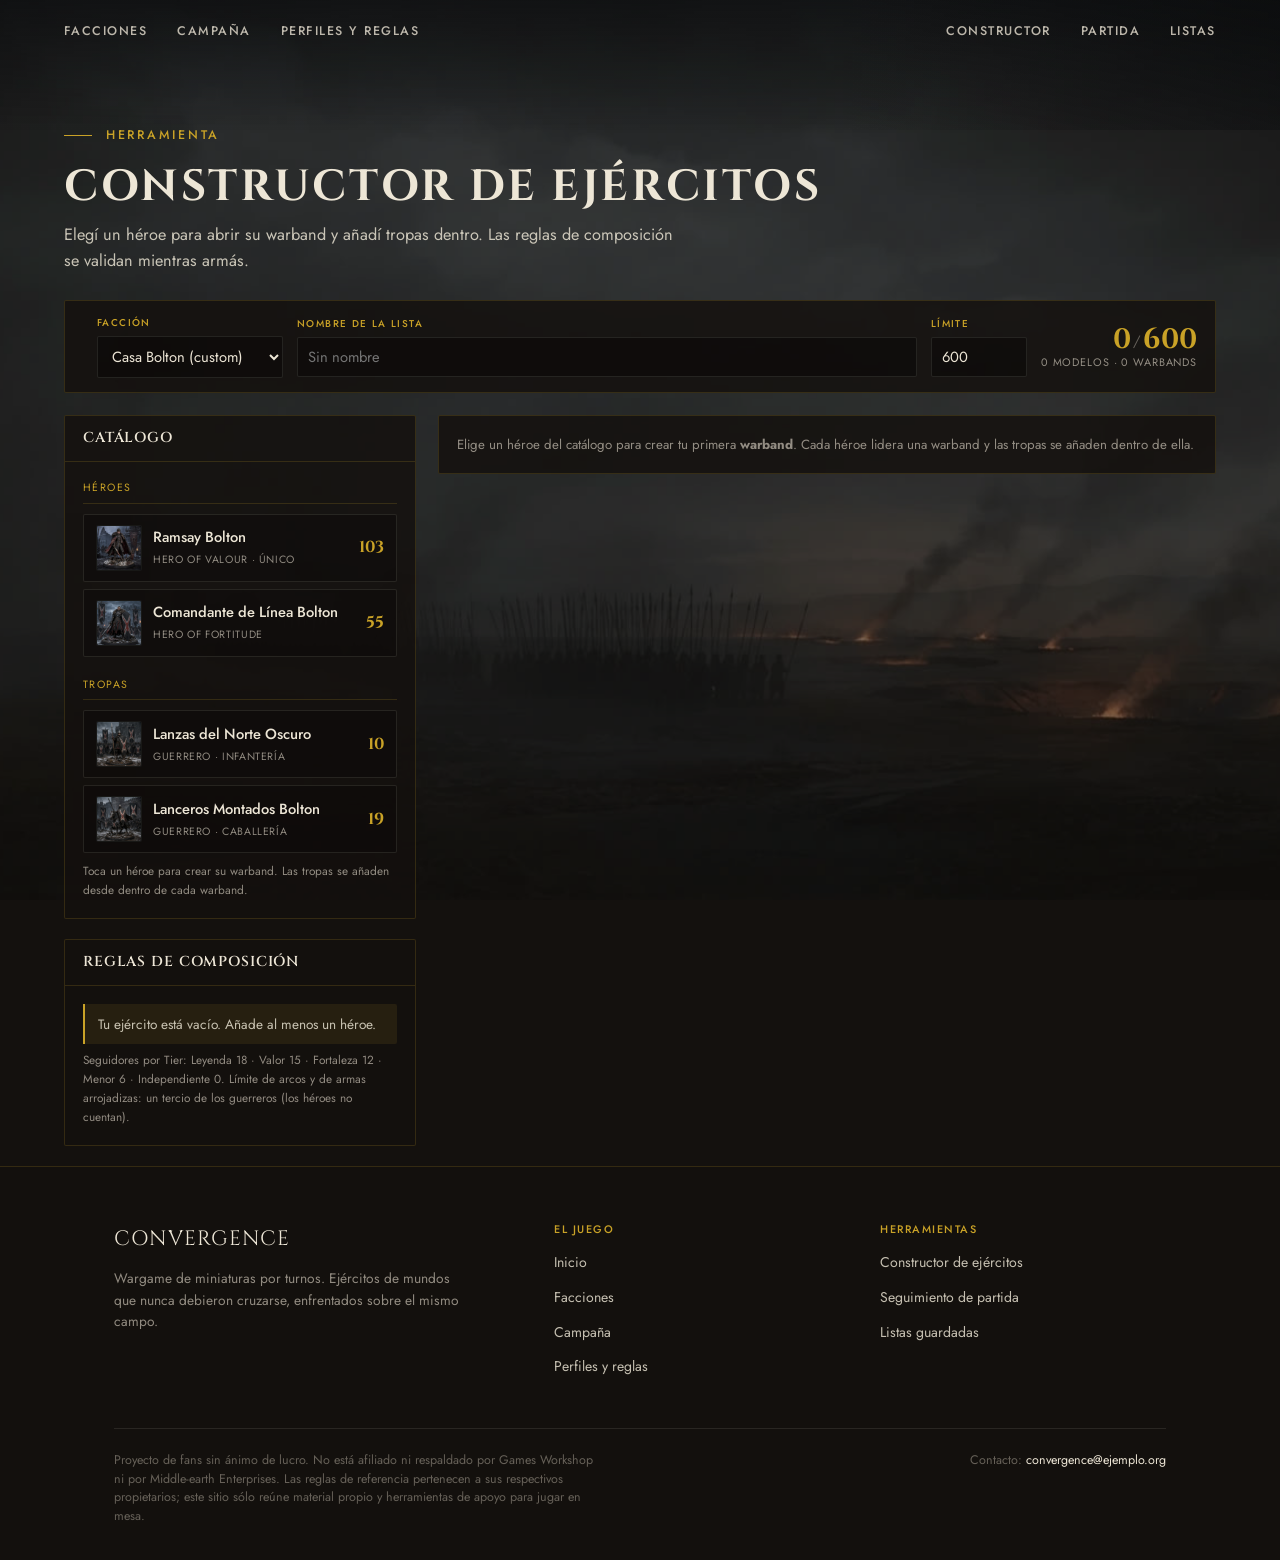
==== builder.html @ 6cbe4b2f "Rename pages to English filenames facciones.html -> factions.html perfiles.html -> profiles.html con" ====
<!DOCTYPE html>
<html lang="es">
<head>
<meta charset="utf-8">
<meta name="viewport" content="width=device-width, initial-scale=1">
<title>Constructor de ej&eacute;rcitos &mdash; CONVERGENCE</title>
<meta name="description" content="Arm&aacute; listas legales de Convergence: warbands, equipo, l&iacute;mite de puntos y validaci&oacute;n de las reglas de composici&oacute;n.">
<link rel="preconnect" href="https://fonts.googleapis.com">
<link rel="preconnect" href="https://fonts.gstatic.com" crossorigin>
<link href="https://fonts.googleapis.com/css2?family=Cinzel:wght@600;700&family=Jost:wght@400;500;600&display=swap" rel="stylesheet">
  <link rel="stylesheet" href="assets/css/tokens.css">
  <link rel="stylesheet" href="assets/css/site.css">
  <link rel="stylesheet" href="assets/css/builder.css">
</head>
<body>

  <a class="skip" href="#main">Saltar al contenido</a>

  <div class="cv-nav-scrim-top" aria-hidden="true"></div>
  <div class="cv-nav-scrim-right" aria-hidden="true"></div>

  <nav class="cv-nav is-fixed" id="cv-nav" aria-label="Principal">
    <div class="cv-nav-groups">
      <div class="cv-nav-left">
        <a href="facciones.html" class="cv-navlink">Facciones</a>
        <a href="campana.html" class="cv-navlink">Campa&ntilde;a</a>
        <a href="perfiles.html" class="cv-navlink">Perfiles y reglas</a>
      </div>

      <div class="cv-nav-right">
        <a href="constructor.html" class="cv-navlink">Constructor</a>
        <a href="partida.html" class="cv-navlink">Partida</a>
        <a href="listas.html" class="cv-navlink">Listas</a>
      </div>

      <button class="cv-hamburger cv-hamburger-right" id="cv-hamburger-right"
              aria-label="Herramientas" aria-expanded="false" aria-controls="cv-menu-right">
        <span></span><span></span><span></span>
      </button>

      <button class="cv-hamburger cv-hamburger-main" id="cv-hamburger-main"
              aria-label="Men&uacute;" aria-expanded="false" aria-controls="cv-menu-main">
        <span></span><span></span><span></span>
      </button>
    </div>
  </nav>

  <div class="cv-menu cv-menu-right" id="cv-menu-right">
    <a href="constructor.html">Constructor</a>
    <a href="partida.html">Partida</a>
    <a href="listas.html">Listas</a>
  </div>

  <div class="cv-menu cv-menu-main" id="cv-menu-main">
    <a href="index.html">Inicio</a>
    <a href="facciones.html">Facciones</a>
    <a href="campana.html">Campa&ntilde;a</a>
    <a href="perfiles.html">Perfiles y reglas</a>
    <div class="cv-menu-divider" aria-hidden="true"></div>
    <a href="constructor.html">Constructor</a>
    <a href="partida.html">Partida</a>
    <a href="listas.html">Listas</a>
  </div>

  <div class="page-bg bg-constructor" aria-hidden="true"></div>

  <div class="page">
    <main id="main">
      <div class="wrap-wide">

        <div class="page-head">
          <div class="kicker"><i></i><span>Herramienta</span></div>
          <h1>Constructor de ej&eacute;rcitos</h1>
          <p class="lead">Eleg&iacute; un h&eacute;roe para abrir su warband y a&ntilde;ad&iacute;
            tropas dentro. Las reglas de composici&oacute;n se validan mientras arm&aacute;s.</p>
        </div>

        <div class="bld-bar">
          <div class="bld-band" aria-hidden="true"></div>
          <div class="campo">
            <label for="selFac">Facci&oacute;n</label>
            <select id="selFac" style="max-width:200px"></select>
          </div>
          <div class="campo grow">
            <label for="inName">Nombre de la lista</label>
            <input id="inName" placeholder="Sin nombre">
          </div>
          <div class="campo">
            <label for="inLimit">L&iacute;mite</label>
            <input id="inLimit" type="number" min="0" value="600" style="width:96px">
          </div>
          <div class="bld-tot">
            <div class="big"><span id="ptNow">0</span><span class="sep">/</span><span id="ptLim">600</span></div>
            <div class="sub"><span id="mdCount">0</span> modelos &middot; <span id="wbCount">0</span> warbands</div>
          </div>
        </div>

        <div class="cols">
          <div>
            <div class="panel">
              <h2>Cat&aacute;logo</h2>
              <div class="pbody" id="catalog"></div>
            </div>
            <div class="panel">
              <h2>Reglas de composici&oacute;n</h2>
              <div class="pbody" id="validation"></div>
            </div>
          </div>
          <div>
            <div id="army"></div>
            <div id="emptyArmy" class="panel"><div class="pbody muted small">
              Elige un h&eacute;roe del cat&aacute;logo para crear tu primera <b>warband</b>.
              Cada h&eacute;roe lidera una warband y las tropas se a&ntilde;aden dentro de ella.
            </div></div>
          </div>
        </div>

      </div>
    </main>
  </div>

  <footer class="site-footer">
    <div class="wrap">
      <div class="foot-grid">
        <div class="foot-brand">
          <span class="marca">Convergence</span>
          <p>Wargame de miniaturas por turnos. Ej&eacute;rcitos de mundos que nunca
             debieron cruzarse, enfrentados sobre el mismo campo.</p>
        </div>
        <div class="foot-col">
          <h4>El juego</h4>
          <ul>
            <li><a href="index.html">Inicio</a></li>
            <li><a href="facciones.html">Facciones</a></li>
            <li><a href="campana.html">Campa&ntilde;a</a></li>
            <li><a href="perfiles.html">Perfiles y reglas</a></li>
          </ul>
        </div>
        <div class="foot-col">
          <h4>Herramientas</h4>
          <ul>
            <li><a href="constructor.html">Constructor de ej&eacute;rcitos</a></li>
            <li><a href="partida.html">Seguimiento de partida</a></li>
            <li><a href="listas.html">Listas guardadas</a></li>
          </ul>
        </div>
      </div>
      <div class="foot-legal">
        <p>Proyecto de fans sin &aacute;nimo de lucro. No est&aacute; afiliado ni respaldado por
           Games Workshop ni por Middle-earth Enterprises. Las reglas de referencia pertenecen
           a sus respectivos propietarios; este sitio s&oacute;lo re&uacute;ne material propio y
           herramientas de apoyo para jugar en mesa.</p>
        <p>Contacto: <a href="mailto:convergence@ejemplo.org">convergence@ejemplo.org</a></p>
      </div>
    </div>
  </footer>

  <script src="assets/js/data.js"></script>
  <script src="assets/js/builder.js"></script>
  <script src="assets/js/nav.js"></script>
</body>
</html>
---- assets/css/tokens.css ----
/* =====================================================================
   CONVERGENCE — TOKENS
   Fuente única de verdad para color, tipografía y medidas.
   Los valores base salen del hero (Claude Design). No dupliques
   literales de color en ningún otro archivo: referenciá estas variables.
   ===================================================================== */

:root{
  /* ---------- Paleta base ---------- */
  --oro:#C9A227;
  --verde:#2F4438;
  --negro:#14110E;
  --hueso:#EDE6D6;
  --sangre:#7C2D2D;

  /* ---------- Superficies ----------
     Derivadas del negro base. El panel es semitransparente a propósito:
     las tres páginas de herramienta llevan fondo fotográfico detrás. */
  --panel:rgba(20,17,14,.82);
  --panel-solido:#14110E;
  --panel-alt:rgba(20,17,14,.62);
  --scrim:rgba(10,12,14,.62);

  /* ---------- Filetes y bordes ----------
     El hairline de oro al 18% es el borde estándar de todo panel.
     El de hueso al 10% separa filas dentro de una tabla. */
  --linea-oro:rgba(201,162,39,.18);
  --linea-oro-fuerte:rgba(201,162,39,.35);
  --linea-hueso:rgba(237,230,214,.10);
  --linea-hueso-fuerte:rgba(237,230,214,.45);

  /* ---------- Texto ---------- */
  --txt:var(--hueso);
  --txt-suave:rgba(237,230,214,.82);
  --txt-dim:rgba(237,230,214,.58);
  --txt-tenue:rgba(237,230,214,.38);

  /* ---------- Estados ---------- */
  --ok:#5C8A4A;
  --alerta:var(--oro);
  --error:#B23B3B;
  --error-txt:#E08B8B;

  /* ---------- Tipografía ---------- */
  --f-titulo:'Cinzel', Georgia, serif;
  --f-texto:'Jost', system-ui, -apple-system, 'Segoe UI', sans-serif;

  --ls-titulo:.06em;   /* tracking de estandarte del hero */
  --ls-kicker:.22em;
  --ls-nav:.12em;
  --ls-lb:.14em;

  /* ---------- Geometría ----------
     Radios mínimos: nada de tarjeta SaaS. */
  --r:2px;
  --r-sm:2px;

  /* ---------- Facciones ----------
     Una variable por facción. Es lo que mantiene coherentes la web,
     las tarjetas de facción y las fichas de perfil. */
  --faccion-bolton:#8b1a1a;
  --faccion-gondor:#2f4d75;
  --faccion-isengard:#3b3a36;
  --faccion-lannister:#9b7d1f;
  --faccion-horda:#5a3a22;
  --faccion-numenor:#52586b;
  --faccion-dunharrow:#3f5c4f;

  /* Variante clara de cada facción, para TEXTO.
     Los colores de arriba son de banda: sobre panel oscuro se quedan en
     3,4:1 y no llegan al mínimo de 4,5:1. Estos sí (6:1 o más). */
  --faccion-bolton-txt:#E8756F;
  --faccion-gondor-txt:#8FB4DE;
  --faccion-isengard-txt:#B9B6AC;
  --faccion-lannister-txt:#E0C158;
  --faccion-horda-txt:#D9A87A;
  --faccion-numenor-txt:#AEB3C4;
  --faccion-dunharrow-txt:#8FBFA0;

  /* Facción activa. renderCabecera() la reescribe en runtime a través de
     --fac, que es el nombre que usa el piloto. */
  --fac:var(--faccion-bolton);
}
---- assets/css/site.css ----
/* =====================================================================
   CONVERGENCE — SHELL DEL SITIO
   Base tipográfica, navegación, hero, secciones de aterrizaje y footer.
   Depende de tokens.css: cargalo antes que este archivo.
   ===================================================================== */

/* =====================================================================
   1. BASE
   ===================================================================== */
*{box-sizing:border-box;}
html{scroll-behavior:smooth;}
body{
  margin:0;
  background:var(--negro);
  color:var(--txt);
  font-family:var(--f-texto);
  font-size:16px;
  line-height:1.6;
  -webkit-font-smoothing:antialiased;
}
a{color:var(--hueso);text-decoration:none;}
img{max-width:100%;}

h1,h2,h3,h4{
  font-family:var(--f-titulo);
  font-weight:700;
  letter-spacing:var(--ls-titulo);
  color:var(--hueso);
  margin:0;
  line-height:1.15;
}

/* Foco visible en todo interactivo — requisito de accesibilidad */
*:focus-visible{outline:2px solid var(--oro);outline-offset:3px;}

/* Etiqueta de sección: versalitas en oro sobre un filete */
.lb{
  font-size:.7rem;
  letter-spacing:var(--ls-lb);
  text-transform:uppercase;
  color:var(--oro);
  font-weight:500;
}

.sr-only{
  position:absolute;width:1px;height:1px;padding:0;margin:-1px;
  overflow:hidden;clip:rect(0,0,0,0);white-space:nowrap;border:0;
}

/* Salto al contenido, primer tabulable de cada página */
.skip{
  position:absolute;left:-9999px;top:0;z-index:100;
  background:var(--oro);color:var(--negro);padding:10px 18px;
  font-weight:600;border-radius:var(--r);
}
.skip:focus{left:12px;top:12px;}

/* =====================================================================
   2. NAVEGACIÓN
   Extraída del hero sin cambios de comportamiento: transparente al
   inicio, opaca con blur a partir de 80px de scroll.
   ===================================================================== */
.cv-nav-scrim-top{
  position:absolute;top:0;left:0;right:0;height:130px;z-index:6;pointer-events:none;
  background:linear-gradient(180deg, rgba(10,12,14,.62) 0%, transparent 100%);
}
.cv-nav-scrim-right{
  position:absolute;top:0;right:0;width:34%;height:130px;z-index:7;pointer-events:none;
  background:linear-gradient(270deg, rgba(10,12,14,.40) 0%, transparent 100%);
}

.cv-nav{
  position:absolute;top:0;left:0;right:0;z-index:10;
  display:flex;align-items:center;
  padding:22px 5%;
  background:transparent;backdrop-filter:none;
  border-bottom:1px solid transparent;
  transition:background 240ms ease, backdrop-filter 240ms ease, border-color 240ms ease;
}
.cv-nav.is-scrolled{
  background:rgba(20,17,14,.92);
  backdrop-filter:blur(8px);
  border-bottom-color:var(--linea-oro);
}
/* En las páginas interiores la barra es fija y ya nace opaca */
.cv-nav.is-fixed{position:fixed;}

/* Izquierda al 5%, derecha al 5%: los dos grupos anclados a los bordes */
.cv-nav-groups{display:flex;align-items:center;width:100%;}
.cv-nav-left{display:flex;gap:30px;align-items:center;}
.cv-nav-right{display:flex;gap:30px;align-items:center;margin-left:auto;}

.cv-navlink{
  display:inline-block;
  font-size:.78rem;letter-spacing:var(--ls-nav);text-transform:uppercase;font-weight:500;
  color:rgba(237,230,214,.78);
  position:relative;padding-bottom:6px;
}
.cv-navlink::after{
  content:'';position:absolute;left:50%;bottom:0;transform:translateX(-50%);
  height:1px;width:0;background:var(--oro);transition:width 220ms ease;
}
.cv-navlink:hover{color:var(--hueso);}
.cv-navlink:hover::after{width:100%;}

/* Página actual: filete de oro permanente */
.cv-navlink.is-active{color:var(--hueso);}
.cv-navlink.is-active::after{width:100%;}

.cv-hamburger{
  background:none;border:none;display:none;flex-direction:column;gap:5px;
  padding:6px;cursor:pointer;margin-left:auto;
}
.cv-hamburger span{display:block;height:2px;background:var(--hueso);}
.cv-hamburger-right span{width:20px;}
.cv-hamburger-main span{width:22px;}

.cv-menu{
  position:absolute;top:66px;z-index:20;
  background:rgba(20,17,14,.97);
  border:1px solid var(--linea-oro);
  border-radius:var(--r);
  display:none;flex-direction:column;
}
.cv-menu.is-open{display:flex;}
.cv-menu a{
  font-size:.8rem;letter-spacing:.1em;text-transform:uppercase;font-weight:500;
  color:rgba(237,230,214,.85);
}
.cv-menu a:hover{color:var(--oro);}
.cv-menu-right{right:5%;padding:16px 20px;gap:14px;}
.cv-menu-main{left:5%;padding:20px 24px;gap:16px;min-width:220px;}
.cv-menu-main a{font-size:.85rem;}
.cv-menu-divider{height:1px;background:rgba(237,230,214,.16);}
/* Con la barra fija, los desplegables tienen que acompañarla */
.cv-nav.is-fixed ~ .cv-menu{position:fixed;}

/* =====================================================================
   3. HERO (solo index.html)
   Valores de overlay medidos sobre la luminancia real del video.
   No los ajustes a ojo.
   ===================================================================== */
@keyframes cv-scrollcue{
  0%{transform:scaleY(0);transform-origin:top;opacity:0;}
  30%{transform:scaleY(1);transform-origin:top;opacity:1;}
  70%{transform:scaleY(1);transform-origin:bottom;opacity:1;}
  100%{transform:scaleY(0);transform-origin:bottom;opacity:0;}
}

.cv-hero{
  position:relative;width:100%;min-height:88vh;overflow:hidden;
  background:var(--negro);font-family:var(--f-texto);
}

.cv-poster-bg{
  display:none;position:absolute;inset:0;background-color:var(--negro);
  background-image:url('../video/hero-poster.jpg');
  background-size:cover;background-position:72% center;
}
.cv-video-layer{
  position:absolute;inset:0;width:100%;height:100%;
  object-fit:cover;object-position:68% center;
  opacity:1;will-change:opacity;
}
#cv-video-b{opacity:0;}

.cv-overlay-h{
  position:absolute;inset:0;
  background:linear-gradient(90deg, rgba(10,12,14,.78) 0%, rgba(10,12,14,.62) 28%, rgba(10,12,14,.34) 46%, rgba(10,12,14,0) 66%);
}
.cv-overlay-bottom{
  position:absolute;inset:0;
  background:linear-gradient(0deg, rgba(10,12,14,.55) 0%, transparent 22%);
}
.cv-overlay-v{
  display:none;position:absolute;inset:0;
  background:linear-gradient(180deg, rgba(10,12,14,.35) 0%, rgba(10,12,14,.88) 62%);
}

.cv-textcol{
  position:absolute;top:50%;transform:translateY(-54%);left:5%;
  width:37%;max-width:37%;z-index:5;
  display:flex;flex-direction:column;align-items:flex-start;
}
.cv-kicker{display:flex;align-items:center;gap:14px;margin-bottom:20px;}
.cv-kicker-bar{display:inline-block;width:28px;height:1px;background:var(--oro);}
.cv-kicker-text{
  font-size:.8rem;text-transform:uppercase;letter-spacing:var(--ls-kicker);
  color:var(--oro);font-weight:500;
}
.cv-title{
  margin:0;font-family:var(--f-titulo);font-weight:700;
  font-size:clamp(2.4rem,5vw,4.5rem);line-height:1.02;
  letter-spacing:var(--ls-titulo);color:var(--hueso);white-space:nowrap;
}
.cv-rule{width:100%;height:1px;background:var(--linea-oro-fuerte);margin:18px 0;}
.cv-tagline{
  margin:0 0 38px 0;font-size:clamp(1rem,1.45vw,1.2rem);line-height:1.6;
  max-width:46ch;color:var(--txt-suave);
}
.cv-ctas{display:flex;gap:18px;}
.cv-scrollcue{
  position:absolute;left:5%;bottom:6%;z-index:5;
  display:flex;flex-direction:column;align-items:flex-start;gap:10px;
}
.cv-scrollcue-line{
  display:block;width:1px;height:40px;background:rgba(201,162,39,.4);
  animation:cv-scrollcue 2.4s ease-in-out infinite;
}
.cv-scrollcue-label{font-size:.7rem;letter-spacing:.2em;color:var(--txt-dim);}

/* =====================================================================
   4. BOTONES (compartidos por todo el sitio)
   ===================================================================== */
.btn-pri,.btn-sec{
  display:inline-block;border-radius:var(--r);
  padding:15px 32px;font-weight:600;font-size:.95rem;
  font-family:var(--f-texto);cursor:pointer;
  transition:border-color 180ms ease, background 180ms ease, color 180ms ease;
}
.btn-pri{background:var(--oro);color:var(--negro);border:1px solid var(--oro);}
.btn-pri:hover{background:#d9b338;color:var(--negro);}
.btn-sec{background:transparent;color:var(--hueso);border:1px solid var(--linea-hueso-fuerte);}
.btn-sec:hover{border-color:var(--oro);color:var(--oro);}

/* =====================================================================
   5. SHELL DE PÁGINA INTERIOR
   Fondo fijo + overlay medido. Las tres páginas de herramienta usan la
   misma implementación y sólo cambian la imagen y la opacidad del velo.
   ===================================================================== */
.page-bg{
  position:fixed;inset:0;z-index:-1;
  background-size:cover;background-position:center;background-repeat:no-repeat;
}
.page-bg::after{content:'';position:absolute;inset:0;}

/* Luminancia p95 medida por imagen: constructor 89, partida 89, listas 222.
   Por eso listas lleva casi el doble de velo y además desatura. */
.page-bg.bg-constructor{background-image:url('../img/bg/bg-constructor.jpg');}
.page-bg.bg-constructor::after{background:rgba(20,17,14,.55);}

.page-bg.bg-partida{background-image:url('../img/bg/bg-partida.jpg');}
.page-bg.bg-partida::after{background:rgba(20,17,14,.68);}

.page-bg.bg-listas{background-image:url('../img/bg/bg-listas.jpg');filter:saturate(.65);}
.page-bg.bg-listas::after{background:rgba(20,17,14,.84);}

/* El contenido siempre por encima del fondo fijo */
.page{position:relative;z-index:1;padding-top:92px;min-height:100vh;}
.wrap{max-width:1180px;margin:0 auto;padding:0 5%;}
.wrap-wide{max-width:1420px;margin:0 auto;padding:0 5%;}

.page-head{padding:34px 0 26px;}
.page-head h1{
  font-size:clamp(1.9rem,3.4vw,2.9rem);
  text-transform:uppercase;margin-bottom:10px;
}
.page-head .lead{
  color:var(--txt-suave);max-width:62ch;margin:0;
  font-size:1.02rem;
}
.page-head .kicker{
  display:flex;align-items:center;gap:14px;margin-bottom:16px;
}
.page-head .kicker span:last-child{
  font-size:.78rem;text-transform:uppercase;letter-spacing:var(--ls-kicker);
  color:var(--oro);font-weight:500;
}
.page-head .kicker i{display:block;width:28px;height:1px;background:var(--oro);flex:none;}

/* =====================================================================
   6. SECCIONES DE ATERRIZAJE (index.html)
   ===================================================================== */
.sec{padding:88px 0;border-top:1px solid var(--linea-oro);}
.sec-head{margin-bottom:38px;}
.sec-head h2{font-size:clamp(1.5rem,2.6vw,2.1rem);text-transform:uppercase;margin-bottom:12px;}
.sec-head p{color:var(--txt-suave);max-width:64ch;margin:0;}

.intro-grid{display:grid;grid-template-columns:minmax(0,1.35fr) minmax(0,1fr);gap:52px;align-items:start;}
.intro-grid p{color:var(--txt-suave);margin:0 0 16px;}
.intro-facts{border-left:1px solid var(--linea-oro);padding-left:26px;}
.intro-facts dl{margin:0;}
.intro-facts dt{
  font-size:.68rem;letter-spacing:var(--ls-lb);text-transform:uppercase;
  color:var(--oro);margin-bottom:4px;
}
.intro-facts dd{
  margin:0 0 18px;font-family:var(--f-titulo);font-size:1.15rem;color:var(--hueso);
}
.intro-facts dd:last-child{margin-bottom:0;}

/* --- Secuencia de turno: diagrama horizontal --- */
.turno{display:grid;grid-template-columns:repeat(5,minmax(0,1fr));gap:10px;}
.fase{
  background:var(--panel);border:1px solid var(--linea-oro);border-radius:var(--r);
  display:flex;flex-direction:column;
}
.fase>summary{
  list-style:none;cursor:pointer;padding:18px 16px;display:block;
  position:relative;transition:background 180ms ease;
}
.fase>summary::-webkit-details-marker{display:none;}
.fase>summary:hover{background:rgba(201,162,39,.06);}
.fase .n{
  font-family:var(--f-titulo);font-size:.78rem;color:var(--oro);
  display:block;margin-bottom:8px;letter-spacing:.1em;
}
.fase .t{
  font-family:var(--f-titulo);font-size:1.02rem;color:var(--hueso);
  text-transform:uppercase;letter-spacing:.04em;display:block;
}
.fase .mas{
  position:absolute;right:16px;top:18px;color:var(--oro);
  font-size:.9rem;transition:transform 200ms ease;
}
.fase[open] .mas{transform:rotate(45deg);}
.fase .cuerpo{
  padding:0 16px 18px;color:var(--txt-suave);font-size:.9rem;line-height:1.55;
  border-top:1px solid var(--linea-hueso);margin-top:0;padding-top:14px;
}

/* --- Tres tarjetas de herramienta --- */
.tools{display:grid;grid-template-columns:repeat(3,minmax(0,1fr));gap:20px;}
.tool{
  position:relative;display:block;overflow:hidden;
  border:1px solid var(--linea-oro);border-radius:var(--r);
  min-height:250px;
  background-size:cover;background-position:center;
  transition:border-color 220ms ease;
}
.tool:hover{border-color:var(--linea-oro-fuerte);}
.tool::before{
  content:'';position:absolute;inset:0;
  background:linear-gradient(0deg, rgba(20,17,14,.92) 0%, rgba(20,17,14,.55) 55%, rgba(20,17,14,.35) 100%);
  transition:background 220ms ease;
}
.tool:hover::before{
  background:linear-gradient(0deg, rgba(20,17,14,.95) 0%, rgba(20,17,14,.62) 55%, rgba(20,17,14,.42) 100%);
}
.tool-body{position:relative;z-index:1;padding:22px;display:flex;flex-direction:column;height:100%;justify-content:flex-end;min-height:250px;}
.tool h3{font-size:1.22rem;text-transform:uppercase;margin-bottom:8px;}
.tool p{margin:0 0 14px;color:var(--txt-suave);font-size:.88rem;line-height:1.5;}
.tool .ir{font-size:.72rem;letter-spacing:var(--ls-lb);text-transform:uppercase;color:var(--oro);font-weight:500;}
.tool.t-constructor{background-image:url('../img/bg/bg-constructor.jpg');}
.tool.t-partida{background-image:url('../img/bg/bg-partida.jpg');}
.tool.t-listas{background-image:url('../img/bg/bg-listas.jpg');}

/* =====================================================================
   7. FOOTER
   ===================================================================== */
.site-footer{
  border-top:1px solid var(--linea-oro);
  background:rgba(20,17,14,.92);
  padding:56px 0 34px;
  position:relative;z-index:1;
}
.foot-grid{
  display:grid;grid-template-columns:minmax(0,1.4fr) repeat(2,minmax(0,1fr));
  gap:40px;margin-bottom:40px;
}
.foot-brand .marca{
  font-family:var(--f-titulo);font-size:1.3rem;letter-spacing:var(--ls-titulo);
  color:var(--hueso);text-transform:uppercase;display:block;margin-bottom:12px;
}
.foot-brand p{color:var(--txt-dim);font-size:.86rem;margin:0 0 10px;max-width:44ch;line-height:1.55;}
.foot-col h4{
  font-size:.68rem;letter-spacing:var(--ls-lb);text-transform:uppercase;
  color:var(--oro);margin-bottom:14px;font-family:var(--f-texto);font-weight:500;
}
.foot-col ul{list-style:none;margin:0;padding:0;}
.foot-col li{margin-bottom:9px;}
.foot-col a{color:var(--txt-suave);font-size:.88rem;}
.foot-col a:hover{color:var(--oro);}
.foot-legal{
  border-top:1px solid var(--linea-hueso);padding-top:22px;
  display:flex;justify-content:space-between;gap:20px;flex-wrap:wrap;
  color:var(--txt-tenue);font-size:.78rem;line-height:1.5;
}
.foot-legal p{margin:0;max-width:70ch;}

/* =====================================================================
   8. RESPONSIVE
   Orden deliberado: los bloques más estrechos van al final para que
   ganen la cascada frente a los rangos más anchos.
   ===================================================================== */
@media (min-width:768px) and (max-width:1279px){
  .cv-textcol{width:53% !important;max-width:53% !important;}
  .cv-video-layer{object-position:74% center !important;}
}
@media (min-width:768px){
  .cv-hamburger-main{display:none;}
}
@media (max-width:1023px){
  .intro-grid{grid-template-columns:1fr;gap:32px;}
  .intro-facts{border-left:none;border-top:1px solid var(--linea-oro);padding-left:0;padding-top:24px;}
  .turno{grid-template-columns:repeat(2,minmax(0,1fr));}
  .tools{grid-template-columns:1fr;}
  .foot-grid{grid-template-columns:1fr;gap:30px;}
}
@media (max-width:899px){
  .cv-nav-right{display:none !important;}
  .cv-hamburger-right{display:flex !important;}
}
@media (min-width:900px){
  .cv-hamburger-right{display:none;}
}
@media (min-width:900px) and (max-width:1199px){
  .cv-nav-left,.cv-nav-right{gap:22px !important;}
  .cv-navlink{font-size:.72rem !important;}
}
@media (max-width:767px){
  .cv-video-layer{display:none !important;}
  .cv-poster-bg{display:block !important;}
  .cv-overlay-h,.cv-overlay-bottom{display:none !important;}
  .cv-overlay-v{display:block !important;}
  .cv-textcol{
    left:0 !important;right:0 !important;width:100% !important;max-width:100% !important;
    align-items:center !important;text-align:center !important;
    bottom:8% !important;top:auto !important;transform:none !important;
    padding:0 6%;
  }
  .cv-rule{margin-left:auto !important;margin-right:auto !important;}
  .cv-kicker{justify-content:center !important;}
  .cv-kicker-bar{display:none !important;}
  .cv-ctas{flex-direction:column !important;width:100% !important;}
  .cv-ctas a{width:100% !important;text-align:center !important;}
  .cv-scrollcue{left:50% !important;transform:translateX(-50%) !important;align-items:center !important;}
  .cv-nav-left{display:none !important;}
  .cv-hamburger-right{display:none !important;}
  .cv-hamburger-main{display:flex !important;}
  .turno{grid-template-columns:1fr;}
  .sec{padding:60px 0;}
  .page{padding-top:80px;}
}

/* =====================================================================
   9. MOVIMIENTO REDUCIDO
   ===================================================================== */
@media (prefers-reduced-motion: reduce){
  html{scroll-behavior:auto;}
  .cv-video-layer{display:none !important;}
  .cv-poster-bg{display:block !important;}
  .cv-scrollcue-line{animation:none !important;}
  *,*::before,*::after{
    animation-duration:.001ms !important;
    animation-iteration-count:1 !important;
    transition-duration:.001ms !important;
  }
}
---- assets/css/builder.css ----
/* =====================================================================
   CONVERGENCE — CONSTRUCTOR, PARTIDA Y LISTAS
   El CSS del piloto reescrito con el lenguaje del hero.
   Los nombres de clase son los que emite builder.js: no los renombres
   sin tocar también el JS.
   Depende de tokens.css y site.css.
   ===================================================================== */

/* =====================================================================
   1. BARRA DE LISTA
   Presente en las tres páginas: es lo que hace que el nombre, el límite
   y el total viajen contigo de una a otra.
   ===================================================================== */
.bld-bar{
  background:var(--panel);
  border:1px solid var(--linea-oro);
  border-radius:var(--r);
  padding:14px 18px;
  display:flex;align-items:center;gap:14px;flex-wrap:wrap;
  margin-bottom:22px;
}
.bld-bar .campo{display:flex;flex-direction:column;gap:5px;}
.bld-bar label{
  font-size:.62rem;letter-spacing:var(--ls-lb);text-transform:uppercase;
  color:var(--oro);font-weight:500;
}
.bld-bar .grow{flex:1;min-width:0;}

.bld-tot{text-align:right;line-height:1.15;}
.bld-tot .big{font-family:var(--f-titulo);font-size:1.75rem;font-weight:700;color:var(--oro);}
.bld-tot .big .sep{color:var(--txt-tenue);font-size:1.1rem;margin:0 2px;}
.bld-tot .sub{
  font-size:.68rem;letter-spacing:.08em;text-transform:uppercase;color:var(--txt-dim);
}
#ptNow.over{color:var(--error-txt);}
#ptNow.ok{color:var(--ok);}

/* Banda de facción: el color lo pone renderCabecera() en --fac */
.bld-band{height:3px;background:var(--fac);border-radius:2px 2px 0 0;}

/* =====================================================================
   2. CONTROLES DE FORMULARIO
   ===================================================================== */
input,select,textarea,button{font-family:var(--f-texto);font-size:.92rem;color:var(--txt);}
input,select,textarea{
  background:rgba(10,9,8,.55);
  border:1px solid var(--linea-hueso);
  border-radius:var(--r);
  padding:8px 10px;
}
input:focus,select:focus,textarea:focus{border-color:var(--oro);}
select{cursor:pointer;}
select option{background:var(--panel-solido);color:var(--txt);}
button{background:none;border:none;cursor:pointer;}

/* Botones del constructor */
.btn{
  border:1px solid var(--linea-hueso-fuerte);
  border-radius:var(--r);
  padding:9px 14px;
  font-size:.72rem;letter-spacing:.1em;text-transform:uppercase;font-weight:500;
  background:transparent;color:var(--txt);
  transition:border-color 180ms ease,color 180ms ease,background 180ms ease;
}
.btn:hover{border-color:var(--oro);color:var(--oro);}
.btn.pri{
  background:var(--oro);color:var(--negro);border-color:var(--oro);font-weight:600;
}
.btn.pri:hover{background:#d9b338;color:var(--negro);}
.btn.dan{color:var(--error-txt);border-color:rgba(178,59,59,.5);}
.btn.dan:hover{border-color:var(--error);color:var(--error-txt);}
.btn.sm{padding:5px 9px;font-size:.66rem;}
.x{
  color:var(--txt-dim);font-size:1rem;padding:0 5px;line-height:1;background:none;border:none;
}
.x:hover{color:var(--error-txt);}

/* =====================================================================
   3. LAYOUT
   ===================================================================== */
.cols{display:grid;grid-template-columns:minmax(0,352px) minmax(0,1fr);gap:22px;}
.row{display:flex;gap:9px;align-items:center;}
.wrap-f{flex-wrap:wrap;}
.row.wrap{flex-wrap:wrap;}
.grow{flex:1;}
.muted{color:var(--txt-dim);}
.small{font-size:.83rem;}
.tiny{font-size:.74rem;}
.hidden{display:none !important;}
.fuera{color:var(--error-txt);font-weight:600;}

/* Panel: la unidad de superficie de todo el constructor */
.panel{
  background:var(--panel);
  border:1px solid var(--linea-oro);
  border-radius:var(--r);
  margin-bottom:20px;
}
.panel>h2,.panel>h3{
  padding:14px 18px;
  font-family:var(--f-titulo);
  font-size:.9rem;font-weight:600;
  letter-spacing:var(--ls-titulo);text-transform:uppercase;
  color:var(--hueso);
  border-bottom:1px solid var(--linea-oro);
}
.pbody{padding:18px;}

/* =====================================================================
   4. CATÁLOGO
   ===================================================================== */
.cathead{
  font-size:.66rem;letter-spacing:var(--ls-lb);text-transform:uppercase;
  color:var(--oro);
  margin:20px 0 10px;padding-bottom:6px;
  border-bottom:1px solid var(--linea-oro);
}
.cathead:first-child{margin-top:0;}

.cat-item{
  display:flex;align-items:center;gap:11px;
  padding:10px 12px;margin-bottom:7px;
  border:1px solid var(--linea-hueso);
  border-radius:var(--r);
  background:rgba(10,9,8,.4);
  cursor:pointer;
  transition:border-color 160ms ease,background 160ms ease;
}
.cat-item:hover{border-color:var(--oro);background:rgba(201,162,39,.07);}
.cat-item .nm{flex:1;font-weight:500;font-size:.92rem;color:var(--hueso);}
.cat-item .tg{
  font-size:.66rem;letter-spacing:.06em;text-transform:uppercase;
  color:var(--txt-dim);font-weight:400;margin-top:2px;
}
/* El coste: oro y Cinzel. Es el número que más se mira. */
.cat-item .pt,.unit-head .pt,.wb-head .pt{
  font-family:var(--f-titulo);font-weight:700;color:var(--oro);font-size:1rem;
}

.thumb{
  width:46px;height:46px;border-radius:var(--r);object-fit:cover;
  border:1px solid var(--linea-hueso);background:#000;flex-shrink:0;
}
.thumb.sm{width:34px;height:34px;}

.pfigure{position:relative;}
.portrait{
  width:100%;max-width:240px;aspect-ratio:1;object-fit:cover;display:block;
  margin:0 auto 10px;
  border:1px solid var(--linea-hueso);
  border-top:2px solid var(--fac);
  border-radius:var(--r);background:#000;
}
.pcap{
  text-align:center;font-size:.64rem;letter-spacing:var(--ls-lb);
  text-transform:uppercase;color:var(--txt-dim);margin:-4px 0 12px;
}

/* =====================================================================
   5. WARBANDS
   ===================================================================== */
.wb{
  border:1px solid var(--linea-oro);
  border-left:2px solid var(--fac);
  border-radius:var(--r);
  background:var(--panel);
  margin-bottom:18px;overflow:hidden;
}
.wb-head{
  display:flex;align-items:center;gap:10px;flex-wrap:wrap;
  padding:13px 16px;
  background:rgba(201,162,39,.05);
  border-bottom:1px solid var(--linea-oro);
}
.wb-head .t{
  font-family:var(--f-titulo);font-weight:600;font-size:1.02rem;
  letter-spacing:.03em;color:var(--hueso);
}
.tier{
  font-size:.6rem;letter-spacing:.12em;text-transform:uppercase;font-weight:600;
  color:var(--negro);background:var(--oro);
  padding:3px 7px;border-radius:var(--r);
}
.genbadge{
  font-size:.6rem;letter-spacing:.12em;text-transform:uppercase;
  border:1px solid var(--oro);color:var(--oro);
  padding:2px 7px;border-radius:var(--r);
}
.wb-body{padding:16px;}

.unit{
  border:1px solid var(--linea-hueso);
  border-radius:var(--r);
  background:rgba(10,9,8,.34);
  margin-bottom:10px;
}
.unit-head{display:flex;align-items:center;gap:10px;padding:10px 12px;cursor:pointer;}
.unit-head:hover{background:rgba(201,162,39,.05);}
.unit-head .nm{flex:1;font-weight:500;font-size:.92rem;color:var(--hueso);}
.chev{color:var(--oro);font-size:.7rem;width:12px;}
.unit-detail{border-top:1px solid var(--linea-hueso);padding:14px;display:none;}
.unit.open .unit-detail{display:block;}

/* =====================================================================
   6. TABLA DE ESTADÍSTICAS
   Sin bordes de caja: sólo hairlines entre filas. Cabecera en oro.
   ===================================================================== */
table.st{
  width:100%;border-collapse:collapse;
  font-family:var(--f-texto);font-size:.84rem;
  margin:4px 0 14px;
}
table.st th{
  color:var(--oro);
  font-size:.62rem;letter-spacing:.1em;text-transform:uppercase;font-weight:500;
  padding:0 4px 7px;
  border:none;border-bottom:1px solid var(--linea-oro);
  text-align:center;
}
table.st td{
  text-align:center;padding:9px 4px;
  border:none;border-bottom:1px solid var(--linea-hueso);
  background:none;color:var(--txt);font-variant-numeric:tabular-nums;
}
table.st tr:last-child td{border-bottom:none;}
/* Valor alterado por una opción (escudo, arco…) */
table.st td.mod{color:var(--oro);font-weight:600;}

.shields{display:flex;gap:8px;margin-bottom:14px;}
.shield{
  flex:1;text-align:center;padding:9px 4px;
  border:1px solid var(--linea-hueso);border-radius:var(--r);
  background:rgba(10,9,8,.4);
}
.shield .v{font-family:var(--f-titulo);font-size:1.3rem;font-weight:700;color:var(--oro);line-height:1.1;}
.shield .l{
  font-size:.58rem;letter-spacing:.12em;color:var(--txt-dim);text-transform:uppercase;margin-top:3px;
}

/* =====================================================================
   7. BLOQUES DE REGLAS
   ===================================================================== */
.blk{margin-bottom:14px;}
.blk .lb{
  font-size:.62rem;letter-spacing:var(--ls-lb);text-transform:uppercase;
  color:var(--oro);margin-bottom:6px;font-weight:500;
}
.blk p{margin:0 0 5px;color:var(--txt-suave);font-size:.87rem;}
.rule{font-size:.87rem;margin-bottom:7px;color:var(--txt-suave);line-height:1.5;}
.rule b{color:var(--hueso);font-weight:600;}
.flavor{
  font-style:italic;color:var(--txt-dim);font-size:.87rem;line-height:1.55;
  border-left:1px solid var(--fac);padding-left:12px;margin-top:12px;
}

/* =====================================================================
   8. OPCIONES Y CANTIDAD
   ===================================================================== */
.opt{
  display:flex;align-items:center;gap:10px;
  padding:8px 10px;margin-bottom:6px;
  border:1px solid var(--linea-hueso);border-radius:var(--r);
  background:rgba(10,9,8,.3);font-size:.87rem;
}
.opt.on{border-color:var(--oro);background:rgba(201,162,39,.08);}
.opt input{margin:0;accent-color:var(--oro);width:auto;padding:0;}
.opt label{flex:1;cursor:pointer;color:var(--txt-suave);}
.opt .od{display:block;font-size:.74rem;color:var(--txt-dim);margin-top:2px;}
.opt .oc{font-family:var(--f-titulo);font-weight:700;color:var(--oro);font-size:.85rem;}

.qty{
  display:flex;align-items:center;
  border:1px solid var(--linea-hueso);border-radius:var(--r);overflow:hidden;
}
.qty button{
  width:32px;height:32px;background:rgba(255,255,255,.05);
  font-size:1rem;font-weight:600;color:var(--oro);
}
.qty button:hover{background:rgba(201,162,39,.16);}
.qty button:active{background:var(--oro);color:var(--negro);}
.qty .n{
  width:40px;text-align:center;font-family:var(--f-titulo);font-weight:700;
  font-variant-numeric:tabular-nums;
}

/* =====================================================================
   9. VALIDACIÓN
   ===================================================================== */
.val{
  font-size:.85rem;line-height:1.5;
  padding:10px 13px;margin-bottom:7px;
  border-left:2px solid;border-radius:0 var(--r) var(--r) 0;
  color:var(--txt-suave);
}
.val b{color:var(--hueso);}
.val.err{background:rgba(178,59,59,.14);border-color:var(--error);}
.val.warn{background:rgba(201,162,39,.10);border-color:var(--oro);}
.val.good{background:rgba(92,138,74,.14);border-color:var(--ok);}

/* =====================================================================
   10. MODO PARTIDA
   ===================================================================== */
.breakbar{
  height:26px;border:1px solid var(--linea-hueso);border-radius:var(--r);
  background:rgba(10,9,8,.6);position:relative;overflow:hidden;margin:8px 0 12px;
}
.breakfill{height:100%;background:linear-gradient(90deg,#4a7239,#5C8A4A);transition:width .3s ease;}
.breakfill.brk{background:linear-gradient(90deg,#6d1616,#8b1a1a);}
.breakmark{position:absolute;top:0;bottom:0;width:1px;background:var(--oro);left:50%;}
.breaktxt{
  position:absolute;inset:0;display:flex;align-items:center;justify-content:center;
  font-family:var(--f-titulo);font-size:.8rem;font-weight:700;letter-spacing:.04em;
  color:var(--hueso);text-shadow:0 1px 3px rgba(0,0,0,.9);
}

.pip{
  display:inline-flex;align-items:center;justify-content:center;
  width:28px;height:28px;margin:2px;
  border:1px solid var(--linea-hueso);border-radius:var(--r);
  background:rgba(10,9,8,.5);
  font-size:.78rem;color:var(--oro);
  cursor:pointer;user-select:none;
  transition:border-color 140ms ease,background 140ms ease;
}
.pip:hover{border-color:var(--oro);}
.pip.spent{background:rgba(60,20,20,.5);border-color:rgba(178,59,59,.4);color:var(--txt-tenue);}
.pip.wound{background:rgba(60,20,20,.6);border-color:var(--error);color:var(--error-txt);}

.res{display:flex;align-items:center;gap:8px;margin-bottom:8px;flex-wrap:wrap;}
.res .lb{
  width:80px;font-size:.62rem;letter-spacing:.12em;text-transform:uppercase;color:var(--oro);
}
.tropa-linea{border-top:1px solid var(--linea-hueso);padding-top:10px;margin-top:10px;}
.dead{opacity:.42;}
.dead .nm{text-decoration:line-through;}

.gcard{
  border:1px solid var(--linea-oro);
  border-left:2px solid var(--fac);
  border-radius:var(--r);
  background:var(--panel);
  padding:16px 18px;margin-bottom:16px;
}
.ghead{
  display:flex;align-items:center;gap:10px;flex-wrap:wrap;
  padding-bottom:12px;margin-bottom:14px;
  border-bottom:1px solid var(--linea-oro);
}
.ghead .gname{
  font-family:var(--f-titulo);font-weight:600;font-size:1.15rem;letter-spacing:.03em;color:var(--hueso);
}
.ghead .gsub{
  font-size:.62rem;letter-spacing:.12em;text-transform:uppercase;color:var(--txt-dim);
}
.gmain{display:grid;grid-template-columns:minmax(0,1fr) auto;gap:18px;align-items:start;}
.gpic{width:clamp(130px,30vw,200px);}
.gpic img{
  width:100%;aspect-ratio:1;object-fit:cover;display:block;
  border:1px solid var(--linea-hueso);border-top:2px solid var(--fac);
  border-radius:var(--r);background:#000;
}
.gres{min-width:0;}
.gres .res{display:block;margin-bottom:12px;}
.gres .res .lb{width:100%;margin-bottom:4px;display:block;}
.gres .pip{width:31px;height:31px;font-size:.82rem;}

/* =====================================================================
   11. LISTAS GUARDADAS
   ===================================================================== */
.saved{
  display:flex;align-items:center;gap:10px;flex-wrap:wrap;
  padding:12px 14px;margin-bottom:8px;
  border:1px solid var(--linea-hueso);border-radius:var(--r);
  background:rgba(10,9,8,.38);
}
.saved b{font-family:var(--f-titulo);font-weight:600;font-size:1rem;color:var(--hueso);}
.saved:hover{border-color:var(--linea-oro);}

#txtCode{
  width:100%;font-family:ui-monospace,Menlo,Consolas,monospace;font-size:.76rem;
  resize:vertical;
}

/* =====================================================================
   12. RESPONSIVE
   ===================================================================== */
@media (max-width:1023px){
  .cols{grid-template-columns:1fr;}
}
@media (max-width:560px){
  .bld-bar{gap:11px;}
  .bld-bar .campo{flex:1;min-width:120px;}
  .gmain{grid-template-columns:1fr;}
  .gpic{width:150px;}
  .gres .pip{width:27px;height:27px;}
  .pbody{padding:14px;}
  .wb-body{padding:12px;}
}

/* =====================================================================
   13. IMPRESIÓN
   La hoja imprimible sale en negro sobre blanco: es para llevarla a la
   mesa, no para lucir la paleta.
   ===================================================================== */
#print{display:none;}
@media print{
  body{background:#fff;color:#000;}
  .page-bg,.cv-nav,.cv-nav-scrim-top,.cv-nav-scrim-right,.site-footer,
  .page-head,.bld-bar,.panel,.noprint{display:none !important;}
  .page{padding-top:0;}
  #print{display:block !important;padding:0;font-size:11pt;color:#000;}
  #print h1{font-size:19pt;border-bottom:2px solid #000;margin-bottom:2mm;font-family:Georgia,serif;}
  #print h2{font-size:13pt;margin:4mm 0 1mm;border-bottom:1px solid #666;font-family:Georgia,serif;}
  #print table{width:100%;border-collapse:collapse;font-size:9pt;margin:1mm 0 2mm;}
  #print th,#print td{border:1px solid #999;padding:1mm 1.5mm;text-align:center;}
  #print th{background:#eee;}
  #print .u{margin:0 0 2.5mm;page-break-inside:avoid;}
  #print .un{font-weight:bold;font-size:11pt;}
  #print .ul{font-size:9pt;color:#333;}
  #print .wbp{page-break-inside:avoid;margin-bottom:4mm;}
  @page{margin:1cm;}
}
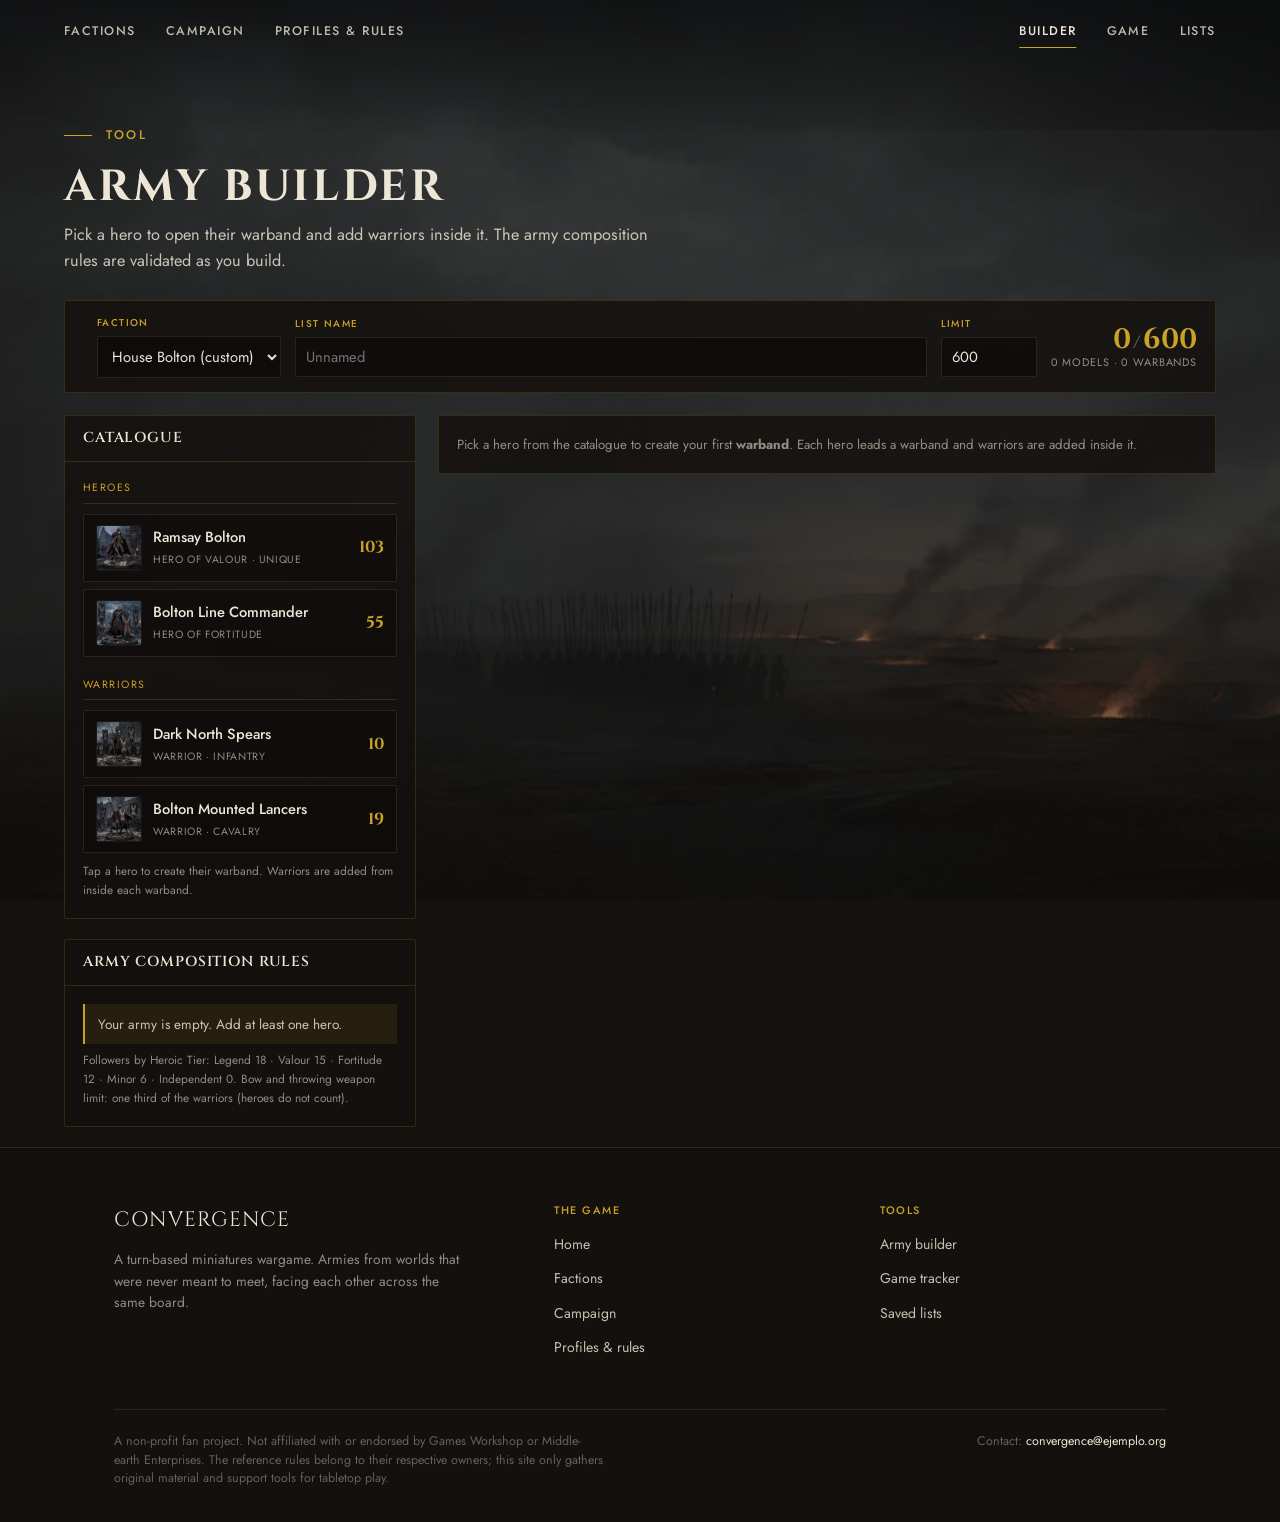
==== commit e908423c: "Translate HTML to English, fix links and glossary reference - All user-facing text, <title>, <meta d" ====
--- a/builder.html
+++ b/builder.html
@@ -1,10 +1,10 @@
 <!DOCTYPE html>
-<html lang="es">
+<html lang="en">
 <head>
 <meta charset="utf-8">
 <meta name="viewport" content="width=device-width, initial-scale=1">
-<title>Constructor de ej&eacute;rcitos &mdash; CONVERGENCE</title>
-<meta name="description" content="Arm&aacute; listas legales de Convergence: warbands, equipo, l&iacute;mite de puntos y validaci&oacute;n de las reglas de composici&oacute;n.">
+<title>Army builder &mdash; CONVERGENCE</title>
+<meta name="description" content="Build legal Convergence lists: warbands, wargear, points limit and live validation of the army composition rules.">
 <link rel="preconnect" href="https://fonts.googleapis.com">
 <link rel="preconnect" href="https://fonts.gstatic.com" crossorigin>
 <link href="https://fonts.googleapis.com/css2?family=Cinzel:wght@600;700&family=Jost:wght@400;500;600&display=swap" rel="stylesheet">
@@ -14,52 +14,52 @@
 </head>
 <body>
 
-  <a class="skip" href="#main">Saltar al contenido</a>
+  <a class="skip" href="#main">Skip to content</a>
 
   <div class="cv-nav-scrim-top" aria-hidden="true"></div>
   <div class="cv-nav-scrim-right" aria-hidden="true"></div>
 
-  <nav class="cv-nav is-fixed" id="cv-nav" aria-label="Principal">
+  <nav class="cv-nav is-fixed" id="cv-nav" aria-label="Main">
     <div class="cv-nav-groups">
       <div class="cv-nav-left">
-        <a href="facciones.html" class="cv-navlink">Facciones</a>
-        <a href="campana.html" class="cv-navlink">Campa&ntilde;a</a>
-        <a href="perfiles.html" class="cv-navlink">Perfiles y reglas</a>
+        <a href="factions.html" class="cv-navlink">Factions</a>
+        <a href="campaign.html" class="cv-navlink">Campaign</a>
+        <a href="profiles.html" class="cv-navlink">Profiles &amp; rules</a>
       </div>
 
       <div class="cv-nav-right">
-        <a href="constructor.html" class="cv-navlink">Constructor</a>
-        <a href="partida.html" class="cv-navlink">Partida</a>
-        <a href="listas.html" class="cv-navlink">Listas</a>
+        <a href="builder.html" class="cv-navlink">Builder</a>
+        <a href="game.html" class="cv-navlink">Game</a>
+        <a href="lists.html" class="cv-navlink">Lists</a>
       </div>
 
       <button class="cv-hamburger cv-hamburger-right" id="cv-hamburger-right"
-              aria-label="Herramientas" aria-expanded="false" aria-controls="cv-menu-right">
+              aria-label="Tools" aria-expanded="false" aria-controls="cv-menu-right">
         <span></span><span></span><span></span>
       </button>
 
       <button class="cv-hamburger cv-hamburger-main" id="cv-hamburger-main"
-              aria-label="Men&uacute;" aria-expanded="false" aria-controls="cv-menu-main">
+              aria-label="Menu" aria-expanded="false" aria-controls="cv-menu-main">
         <span></span><span></span><span></span>
       </button>
     </div>
   </nav>
 
   <div class="cv-menu cv-menu-right" id="cv-menu-right">
-    <a href="constructor.html">Constructor</a>
-    <a href="partida.html">Partida</a>
-    <a href="listas.html">Listas</a>
+    <a href="builder.html">Builder</a>
+    <a href="game.html">Game</a>
+    <a href="lists.html">Lists</a>
   </div>
 
   <div class="cv-menu cv-menu-main" id="cv-menu-main">
-    <a href="index.html">Inicio</a>
-    <a href="facciones.html">Facciones</a>
-    <a href="campana.html">Campa&ntilde;a</a>
-    <a href="perfiles.html">Perfiles y reglas</a>
+    <a href="index.html">Home</a>
+    <a href="factions.html">Factions</a>
+    <a href="campaign.html">Campaign</a>
+    <a href="profiles.html">Profiles &amp; rules</a>
     <div class="cv-menu-divider" aria-hidden="true"></div>
-    <a href="constructor.html">Constructor</a>
-    <a href="partida.html">Partida</a>
-    <a href="listas.html">Listas</a>
+    <a href="builder.html">Builder</a>
+    <a href="game.html">Game</a>
+    <a href="lists.html">Lists</a>
   </div>
 
   <div class="page-bg bg-constructor" aria-hidden="true"></div>
@@ -69,48 +69,48 @@
       <div class="wrap-wide">
 
         <div class="page-head">
-          <div class="kicker"><i></i><span>Herramienta</span></div>
-          <h1>Constructor de ej&eacute;rcitos</h1>
-          <p class="lead">Eleg&iacute; un h&eacute;roe para abrir su warband y a&ntilde;ad&iacute;
-            tropas dentro. Las reglas de composici&oacute;n se validan mientras arm&aacute;s.</p>
+          <div class="kicker"><i></i><span>Tool</span></div>
+          <h1>Army builder</h1>
+          <p class="lead">Pick a hero to open their warband and add warriors inside it. The army
+            composition rules are validated as you build.</p>
         </div>
 
         <div class="bld-bar">
           <div class="bld-band" aria-hidden="true"></div>
-          <div class="campo">
-            <label for="selFac">Facci&oacute;n</label>
+          <div class="field">
+            <label for="selFac">Faction</label>
             <select id="selFac" style="max-width:200px"></select>
           </div>
-          <div class="campo grow">
-            <label for="inName">Nombre de la lista</label>
-            <input id="inName" placeholder="Sin nombre">
+          <div class="field grow">
+            <label for="inName">List name</label>
+            <input id="inName" placeholder="Unnamed">
           </div>
-          <div class="campo">
-            <label for="inLimit">L&iacute;mite</label>
+          <div class="field">
+            <label for="inLimit">Limit</label>
             <input id="inLimit" type="number" min="0" value="600" style="width:96px">
           </div>
           <div class="bld-tot">
             <div class="big"><span id="ptNow">0</span><span class="sep">/</span><span id="ptLim">600</span></div>
-            <div class="sub"><span id="mdCount">0</span> modelos &middot; <span id="wbCount">0</span> warbands</div>
+            <div class="sub"><span id="mdCount">0</span> models &middot; <span id="wbCount">0</span> warbands</div>
           </div>
         </div>
 
         <div class="cols">
           <div>
             <div class="panel">
-              <h2>Cat&aacute;logo</h2>
+              <h2>Catalogue</h2>
               <div class="pbody" id="catalog"></div>
             </div>
             <div class="panel">
-              <h2>Reglas de composici&oacute;n</h2>
+              <h2>Army composition rules</h2>
               <div class="pbody" id="validation"></div>
             </div>
           </div>
           <div>
             <div id="army"></div>
             <div id="emptyArmy" class="panel"><div class="pbody muted small">
-              Elige un h&eacute;roe del cat&aacute;logo para crear tu primera <b>warband</b>.
-              Cada h&eacute;roe lidera una warband y las tropas se a&ntilde;aden dentro de ella.
+              Pick a hero from the catalogue to create your first <b>warband</b>.
+              Each hero leads a warband and warriors are added inside it.
             </div></div>
           </div>
         </div>
@@ -123,34 +123,33 @@
     <div class="wrap">
       <div class="foot-grid">
         <div class="foot-brand">
-          <span class="marca">Convergence</span>
-          <p>Wargame de miniaturas por turnos. Ej&eacute;rcitos de mundos que nunca
-             debieron cruzarse, enfrentados sobre el mismo campo.</p>
+          <span class="brand">Convergence</span>
+          <p>A turn-based miniatures wargame. Armies from worlds that were never meant to
+             meet, facing each other across the same board.</p>
         </div>
         <div class="foot-col">
-          <h4>El juego</h4>
+          <h4>The game</h4>
           <ul>
-            <li><a href="index.html">Inicio</a></li>
-            <li><a href="facciones.html">Facciones</a></li>
-            <li><a href="campana.html">Campa&ntilde;a</a></li>
-            <li><a href="perfiles.html">Perfiles y reglas</a></li>
+            <li><a href="index.html">Home</a></li>
+            <li><a href="factions.html">Factions</a></li>
+            <li><a href="campaign.html">Campaign</a></li>
+            <li><a href="profiles.html">Profiles &amp; rules</a></li>
           </ul>
         </div>
         <div class="foot-col">
-          <h4>Herramientas</h4>
+          <h4>Tools</h4>
           <ul>
-            <li><a href="constructor.html">Constructor de ej&eacute;rcitos</a></li>
-            <li><a href="partida.html">Seguimiento de partida</a></li>
-            <li><a href="listas.html">Listas guardadas</a></li>
+            <li><a href="builder.html">Army builder</a></li>
+            <li><a href="game.html">Game tracker</a></li>
+            <li><a href="lists.html">Saved lists</a></li>
           </ul>
         </div>
       </div>
       <div class="foot-legal">
-        <p>Proyecto de fans sin &aacute;nimo de lucro. No est&aacute; afiliado ni respaldado por
-           Games Workshop ni por Middle-earth Enterprises. Las reglas de referencia pertenecen
-           a sus respectivos propietarios; este sitio s&oacute;lo re&uacute;ne material propio y
-           herramientas de apoyo para jugar en mesa.</p>
-        <p>Contacto: <a href="mailto:convergence@ejemplo.org">convergence@ejemplo.org</a></p>
+        <p>A non-profit fan project. Not affiliated with or endorsed by Games Workshop or
+           Middle-earth Enterprises. The reference rules belong to their respective owners;
+           this site only gathers original material and support tools for tabletop play.</p>
+        <p>Contact: <a href="mailto:convergence@ejemplo.org">convergence@ejemplo.org</a></p>
       </div>
     </div>
   </footer>
--- a/assets/css/tokens.css
+++ b/assets/css/tokens.css
@@ -1,83 +1,83 @@
 /* =====================================================================
    CONVERGENCE — TOKENS
-   Fuente única de verdad para color, tipografía y medidas.
-   Los valores base salen del hero (Claude Design). No dupliques
-   literales de color en ningún otro archivo: referenciá estas variables.
+   Single source of truth for colour, typography and measurements.
+   The base values come from the hero (Claude Design). Do not duplicate
+   colour literals in any other file: reference these variables.
    ===================================================================== */
 
 :root{
-  /* ---------- Paleta base ---------- */
+  /* ---------- Base palette ---------- */
   --oro:#C9A227;
   --verde:#2F4438;
   --negro:#14110E;
   --hueso:#EDE6D6;
   --sangre:#7C2D2D;
 
-  /* ---------- Superficies ----------
-     Derivadas del negro base. El panel es semitransparente a propósito:
-     las tres páginas de herramienta llevan fondo fotográfico detrás. */
+  /* ---------- Surfaces ----------
+     Derived from the base black. The panel is semi-transparent on purpose:
+     the three tool pages carry a photographic background behind them. */
   --panel:rgba(20,17,14,.82);
   --panel-solido:#14110E;
   --panel-alt:rgba(20,17,14,.62);
   --scrim:rgba(10,12,14,.62);
 
-  /* ---------- Filetes y bordes ----------
-     El hairline de oro al 18% es el borde estándar de todo panel.
-     El de hueso al 10% separa filas dentro de una tabla. */
+  /* ---------- Rules and borders ----------
+     The gold hairline at 18% is the standard border for every panel.
+     The bone one at 10% separates rows inside a table. */
   --linea-oro:rgba(201,162,39,.18);
   --linea-oro-fuerte:rgba(201,162,39,.35);
   --linea-hueso:rgba(237,230,214,.10);
   --linea-hueso-fuerte:rgba(237,230,214,.45);
 
-  /* ---------- Texto ---------- */
+  /* ---------- Text ---------- */
   --txt:var(--hueso);
   --txt-suave:rgba(237,230,214,.82);
   --txt-dim:rgba(237,230,214,.58);
   --txt-tenue:rgba(237,230,214,.38);
 
-  /* ---------- Estados ---------- */
+  /* ---------- States ---------- */
   --ok:#5C8A4A;
   --alerta:var(--oro);
   --error:#B23B3B;
   --error-txt:#E08B8B;
 
-  /* ---------- Tipografía ---------- */
+  /* ---------- Typography ---------- */
   --f-titulo:'Cinzel', Georgia, serif;
   --f-texto:'Jost', system-ui, -apple-system, 'Segoe UI', sans-serif;
 
-  --ls-titulo:.06em;   /* tracking de estandarte del hero */
+  --ls-titulo:.06em;   /* hero banner tracking */
   --ls-kicker:.22em;
   --ls-nav:.12em;
   --ls-lb:.14em;
 
-  /* ---------- Geometría ----------
-     Radios mínimos: nada de tarjeta SaaS. */
+  /* ---------- Geometry ----------
+     Minimal radii: nothing that looks like a SaaS card. */
   --r:2px;
   --r-sm:2px;
 
-  /* ---------- Facciones ----------
-     Una variable por facción. Es lo que mantiene coherentes la web,
-     las tarjetas de facción y las fichas de perfil. */
-  --faccion-bolton:#8b1a1a;
-  --faccion-gondor:#2f4d75;
-  --faccion-isengard:#3b3a36;
-  --faccion-lannister:#9b7d1f;
-  --faccion-horda:#5a3a22;
-  --faccion-numenor:#52586b;
-  --faccion-dunharrow:#3f5c4f;
+  /* ---------- Factions ----------
+     One variable per faction. This is what keeps the site, the faction
+     cards and the profile cards consistent. */
+  --faction-bolton:#8b1a1a;
+  --faction-gondor:#2f4d75;
+  --faction-isengard:#3b3a36;
+  --faction-lannister:#9b7d1f;
+  --faction-horda:#5a3a22;
+  --faction-numenor:#52586b;
+  --faction-dunharrow:#3f5c4f;
 
-  /* Variante clara de cada facción, para TEXTO.
-     Los colores de arriba son de banda: sobre panel oscuro se quedan en
-     3,4:1 y no llegan al mínimo de 4,5:1. Estos sí (6:1 o más). */
-  --faccion-bolton-txt:#E8756F;
-  --faccion-gondor-txt:#8FB4DE;
-  --faccion-isengard-txt:#B9B6AC;
-  --faccion-lannister-txt:#E0C158;
-  --faccion-horda-txt:#D9A87A;
-  --faccion-numenor-txt:#AEB3C4;
-  --faccion-dunharrow-txt:#8FBFA0;
+  /* Light variant of each faction, for TEXT.
+     The colours above are band colours: on a dark panel they sit at
+     3.4:1 and miss the 4.5:1 minimum. These clear it (6:1 or better). */
+  --faction-bolton-txt:#E8756F;
+  --faction-gondor-txt:#8FB4DE;
+  --faction-isengard-txt:#B9B6AC;
+  --faction-lannister-txt:#E0C158;
+  --faction-horda-txt:#D9A87A;
+  --faction-numenor-txt:#AEB3C4;
+  --faction-dunharrow-txt:#8FBFA0;
 
-  /* Facción activa. renderCabecera() la reescribe en runtime a través de
-     --fac, que es el nombre que usa el piloto. */
-  --fac:var(--faccion-bolton);
+  /* Active faction. renderCabecera() rewrites it at runtime through
+     --fac, which is the name the pilot uses. */
+  --fac:var(--faction-bolton);
 }
--- a/assets/css/site.css
+++ b/assets/css/site.css
@@ -1,7 +1,7 @@
 /* =====================================================================
-   CONVERGENCE — SHELL DEL SITIO
-   Base tipográfica, navegación, hero, secciones de aterrizaje y footer.
-   Depende de tokens.css: cargalo antes que este archivo.
+   CONVERGENCE — SITE SHELL
+   Typographic base, navigation, hero, landing sections and footer.
+   Depends on tokens.css: load it before this file.
    ===================================================================== */
 
 /* =====================================================================
@@ -30,10 +30,10 @@
   line-height:1.15;
 }
 
-/* Foco visible en todo interactivo — requisito de accesibilidad */
+/* Visible focus on everything interactive — accessibility requirement */
 *:focus-visible{outline:2px solid var(--oro);outline-offset:3px;}
 
-/* Etiqueta de sección: versalitas en oro sobre un filete */
+/* Section label: gold small caps above a rule */
 .lb{
   font-size:.7rem;
   letter-spacing:var(--ls-lb);
@@ -47,7 +47,7 @@
   overflow:hidden;clip:rect(0,0,0,0);white-space:nowrap;border:0;
 }
 
-/* Salto al contenido, primer tabulable de cada página */
+/* Skip to content, the first tabbable element on every page */
 .skip{
   position:absolute;left:-9999px;top:0;z-index:100;
   background:var(--oro);color:var(--negro);padding:10px 18px;
@@ -56,9 +56,9 @@
 .skip:focus{left:12px;top:12px;}
 
 /* =====================================================================
-   2. NAVEGACIÓN
-   Extraída del hero sin cambios de comportamiento: transparente al
-   inicio, opaca con blur a partir de 80px de scroll.
+   2. NAVIGATION
+   Lifted from the hero with no behavioural change: transparent at the
+   start, opaque with blur from 80px of scroll onwards.
    ===================================================================== */
 .cv-nav-scrim-top{
   position:absolute;top:0;left:0;right:0;height:130px;z-index:6;pointer-events:none;
@@ -82,10 +82,10 @@
   backdrop-filter:blur(8px);
   border-bottom-color:var(--linea-oro);
 }
-/* En las páginas interiores la barra es fija y ya nace opaca */
+/* On inner pages the bar is fixed and starts out opaque */
 .cv-nav.is-fixed{position:fixed;}
 
-/* Izquierda al 5%, derecha al 5%: los dos grupos anclados a los bordes */
+/* Left at 5%, right at 5%: the two groups anchored to the edges */
 .cv-nav-groups{display:flex;align-items:center;width:100%;}
 .cv-nav-left{display:flex;gap:30px;align-items:center;}
 .cv-nav-right{display:flex;gap:30px;align-items:center;margin-left:auto;}
@@ -103,7 +103,7 @@
 .cv-navlink:hover{color:var(--hueso);}
 .cv-navlink:hover::after{width:100%;}
 
-/* Página actual: filete de oro permanente */
+/* Current page: permanent gold rule */
 .cv-navlink.is-active{color:var(--hueso);}
 .cv-navlink.is-active::after{width:100%;}
 
@@ -132,13 +132,13 @@
 .cv-menu-main{left:5%;padding:20px 24px;gap:16px;min-width:220px;}
 .cv-menu-main a{font-size:.85rem;}
 .cv-menu-divider{height:1px;background:rgba(237,230,214,.16);}
-/* Con la barra fija, los desplegables tienen que acompañarla */
+/* With the bar fixed, the dropdowns have to follow it */
 .cv-nav.is-fixed ~ .cv-menu{position:fixed;}
 
 /* =====================================================================
-   3. HERO (solo index.html)
-   Valores de overlay medidos sobre la luminancia real del video.
-   No los ajustes a ojo.
+   3. HERO (index.html only)
+   Overlay values measured against the real luminance of the video.
+   Do not tweak them by eye.
    ===================================================================== */
 @keyframes cv-scrollcue{
   0%{transform:scaleY(0);transform-origin:top;opacity:0;}
@@ -210,7 +210,7 @@
 .cv-scrollcue-label{font-size:.7rem;letter-spacing:.2em;color:var(--txt-dim);}
 
 /* =====================================================================
-   4. BOTONES (compartidos por todo el sitio)
+   4. BUTTONS (shared across the site)
    ===================================================================== */
 .btn-pri,.btn-sec{
   display:inline-block;border-radius:var(--r);
@@ -224,9 +224,9 @@
 .btn-sec:hover{border-color:var(--oro);color:var(--oro);}
 
 /* =====================================================================
-   5. SHELL DE PÁGINA INTERIOR
-   Fondo fijo + overlay medido. Las tres páginas de herramienta usan la
-   misma implementación y sólo cambian la imagen y la opacidad del velo.
+   5. INNER PAGE SHELL
+   Fixed background + measured overlay. The three tool pages use the same
+   implementation and only change the image and the veil opacity.
    ===================================================================== */
 .page-bg{
   position:fixed;inset:0;z-index:-1;
@@ -234,8 +234,8 @@
 }
 .page-bg::after{content:'';position:absolute;inset:0;}
 
-/* Luminancia p95 medida por imagen: constructor 89, partida 89, listas 222.
-   Por eso listas lleva casi el doble de velo y además desatura. */
+/* p95 luminance measured per image: constructor 89, partida 89, listas 222.
+   That is why listas carries almost twice the veil and also desaturates. */
 .page-bg.bg-constructor{background-image:url('../img/bg/bg-constructor.jpg');}
 .page-bg.bg-constructor::after{background:rgba(20,17,14,.55);}
 
@@ -245,7 +245,7 @@
 .page-bg.bg-listas{background-image:url('../img/bg/bg-listas.jpg');filter:saturate(.65);}
 .page-bg.bg-listas::after{background:rgba(20,17,14,.84);}
 
-/* El contenido siempre por encima del fondo fijo */
+/* Content always sits above the fixed background */
 .page{position:relative;z-index:1;padding-top:92px;min-height:100vh;}
 .wrap{max-width:1180px;margin:0 auto;padding:0 5%;}
 .wrap-wide{max-width:1420px;margin:0 auto;padding:0 5%;}
@@ -269,7 +269,7 @@
 .page-head .kicker i{display:block;width:28px;height:1px;background:var(--oro);flex:none;}
 
 /* =====================================================================
-   6. SECCIONES DE ATERRIZAJE (index.html)
+   6. LANDING SECTIONS (index.html)
    ===================================================================== */
 .sec{padding:88px 0;border-top:1px solid var(--linea-oro);}
 .sec-head{margin-bottom:38px;}
@@ -289,37 +289,37 @@
 }
 .intro-facts dd:last-child{margin-bottom:0;}
 
-/* --- Secuencia de turno: diagrama horizontal --- */
-.turno{display:grid;grid-template-columns:repeat(5,minmax(0,1fr));gap:10px;}
-.fase{
+/* --- Turn sequence: horizontal diagram --- */
+.turn{display:grid;grid-template-columns:repeat(5,minmax(0,1fr));gap:10px;}
+.phase{
   background:var(--panel);border:1px solid var(--linea-oro);border-radius:var(--r);
   display:flex;flex-direction:column;
 }
-.fase>summary{
+.phase>summary{
   list-style:none;cursor:pointer;padding:18px 16px;display:block;
   position:relative;transition:background 180ms ease;
 }
-.fase>summary::-webkit-details-marker{display:none;}
-.fase>summary:hover{background:rgba(201,162,39,.06);}
-.fase .n{
+.phase>summary::-webkit-details-marker{display:none;}
+.phase>summary:hover{background:rgba(201,162,39,.06);}
+.phase .n{
   font-family:var(--f-titulo);font-size:.78rem;color:var(--oro);
   display:block;margin-bottom:8px;letter-spacing:.1em;
 }
-.fase .t{
+.phase .t{
   font-family:var(--f-titulo);font-size:1.02rem;color:var(--hueso);
   text-transform:uppercase;letter-spacing:.04em;display:block;
 }
-.fase .mas{
+.phase .plus{
   position:absolute;right:16px;top:18px;color:var(--oro);
   font-size:.9rem;transition:transform 200ms ease;
 }
-.fase[open] .mas{transform:rotate(45deg);}
-.fase .cuerpo{
+.phase[open] .plus{transform:rotate(45deg);}
+.phase .phase-body{
   padding:0 16px 18px;color:var(--txt-suave);font-size:.9rem;line-height:1.55;
   border-top:1px solid var(--linea-hueso);margin-top:0;padding-top:14px;
 }
 
-/* --- Tres tarjetas de herramienta --- */
+/* --- Three tool cards --- */
 .tools{display:grid;grid-template-columns:repeat(3,minmax(0,1fr));gap:20px;}
 .tool{
   position:relative;display:block;overflow:hidden;
@@ -340,7 +340,7 @@
 .tool-body{position:relative;z-index:1;padding:22px;display:flex;flex-direction:column;height:100%;justify-content:flex-end;min-height:250px;}
 .tool h3{font-size:1.22rem;text-transform:uppercase;margin-bottom:8px;}
 .tool p{margin:0 0 14px;color:var(--txt-suave);font-size:.88rem;line-height:1.5;}
-.tool .ir{font-size:.72rem;letter-spacing:var(--ls-lb);text-transform:uppercase;color:var(--oro);font-weight:500;}
+.tool .go{font-size:.72rem;letter-spacing:var(--ls-lb);text-transform:uppercase;color:var(--oro);font-weight:500;}
 .tool.t-constructor{background-image:url('../img/bg/bg-constructor.jpg');}
 .tool.t-partida{background-image:url('../img/bg/bg-partida.jpg');}
 .tool.t-listas{background-image:url('../img/bg/bg-listas.jpg');}
@@ -358,7 +358,7 @@
   display:grid;grid-template-columns:minmax(0,1.4fr) repeat(2,minmax(0,1fr));
   gap:40px;margin-bottom:40px;
 }
-.foot-brand .marca{
+.foot-brand .brand{
   font-family:var(--f-titulo);font-size:1.3rem;letter-spacing:var(--ls-titulo);
   color:var(--hueso);text-transform:uppercase;display:block;margin-bottom:12px;
 }
@@ -380,8 +380,8 @@
 
 /* =====================================================================
    8. RESPONSIVE
-   Orden deliberado: los bloques más estrechos van al final para que
-   ganen la cascada frente a los rangos más anchos.
+   Deliberate order: the narrowest blocks go last so they win the cascade
+   against the wider ranges.
    ===================================================================== */
 @media (min-width:768px) and (max-width:1279px){
   .cv-textcol{width:53% !important;max-width:53% !important;}
@@ -393,7 +393,7 @@
 @media (max-width:1023px){
   .intro-grid{grid-template-columns:1fr;gap:32px;}
   .intro-facts{border-left:none;border-top:1px solid var(--linea-oro);padding-left:0;padding-top:24px;}
-  .turno{grid-template-columns:repeat(2,minmax(0,1fr));}
+  .turn{grid-template-columns:repeat(2,minmax(0,1fr));}
   .tools{grid-template-columns:1fr;}
   .foot-grid{grid-template-columns:1fr;gap:30px;}
 }
@@ -428,13 +428,13 @@
   .cv-nav-left{display:none !important;}
   .cv-hamburger-right{display:none !important;}
   .cv-hamburger-main{display:flex !important;}
-  .turno{grid-template-columns:1fr;}
+  .turn{grid-template-columns:1fr;}
   .sec{padding:60px 0;}
   .page{padding-top:80px;}
 }
 
 /* =====================================================================
-   9. MOVIMIENTO REDUCIDO
+   9. REDUCED MOTION
    ===================================================================== */
 @media (prefers-reduced-motion: reduce){
   html{scroll-behavior:auto;}
--- a/assets/css/builder.css
+++ b/assets/css/builder.css
@@ -1,15 +1,15 @@
 /* =====================================================================
-   CONVERGENCE — CONSTRUCTOR, PARTIDA Y LISTAS
-   El CSS del piloto reescrito con el lenguaje del hero.
-   Los nombres de clase son los que emite builder.js: no los renombres
-   sin tocar también el JS.
-   Depende de tokens.css y site.css.
-   ===================================================================== */
-
-/* =====================================================================
-   1. BARRA DE LISTA
-   Presente en las tres páginas: es lo que hace que el nombre, el límite
-   y el total viajen contigo de una a otra.
+   CONVERGENCE — BUILDER, GAME AND LISTS
+   The pilot's CSS rewritten in the hero's visual language.
+   The class names are the ones builder.js emits: do not rename them
+   without touching the JS as well.
+   Depends on tokens.css and site.css.
+   ===================================================================== */
+
+/* =====================================================================
+   1. LIST BAR
+   Present on all three pages: it is what makes the name, the limit and
+   the total travel with you from one to the next.
    ===================================================================== */
 .bld-bar{
   background:var(--panel);
@@ -19,7 +19,7 @@
   display:flex;align-items:center;gap:14px;flex-wrap:wrap;
   margin-bottom:22px;
 }
-.bld-bar .campo{display:flex;flex-direction:column;gap:5px;}
+.bld-bar .field{display:flex;flex-direction:column;gap:5px;}
 .bld-bar label{
   font-size:.62rem;letter-spacing:var(--ls-lb);text-transform:uppercase;
   color:var(--oro);font-weight:500;
@@ -35,11 +35,11 @@
 #ptNow.over{color:var(--error-txt);}
 #ptNow.ok{color:var(--ok);}
 
-/* Banda de facción: el color lo pone renderCabecera() en --fac */
+/* Faction band: the colour is set by renderCabecera() in --fac */
 .bld-band{height:3px;background:var(--fac);border-radius:2px 2px 0 0;}
 
 /* =====================================================================
-   2. CONTROLES DE FORMULARIO
+   2. FORM CONTROLS
    ===================================================================== */
 input,select,textarea,button{font-family:var(--f-texto);font-size:.92rem;color:var(--txt);}
 input,select,textarea{
@@ -53,7 +53,7 @@
 select option{background:var(--panel-solido);color:var(--txt);}
 button{background:none;border:none;cursor:pointer;}
 
-/* Botones del constructor */
+/* Army builder buttons */
 .btn{
   border:1px solid var(--linea-hueso-fuerte);
   border-radius:var(--r);
@@ -87,9 +87,9 @@
 .small{font-size:.83rem;}
 .tiny{font-size:.74rem;}
 .hidden{display:none !important;}
-.fuera{color:var(--error-txt);font-weight:600;}
-
-/* Panel: la unidad de superficie de todo el constructor */
+.critical{color:var(--error-txt);font-weight:600;}
+
+/* Panel: the surface unit of the whole army builder */
 .panel{
   background:var(--panel);
   border:1px solid var(--linea-oro);
@@ -107,7 +107,7 @@
 .pbody{padding:18px;}
 
 /* =====================================================================
-   4. CATÁLOGO
+   4. CATALOGUE
    ===================================================================== */
 .cathead{
   font-size:.66rem;letter-spacing:var(--ls-lb);text-transform:uppercase;
@@ -132,7 +132,7 @@
   font-size:.66rem;letter-spacing:.06em;text-transform:uppercase;
   color:var(--txt-dim);font-weight:400;margin-top:2px;
 }
-/* El coste: oro y Cinzel. Es el número que más se mira. */
+/* The cost: gold and Cinzel. It is the number people look at most. */
 .cat-item .pt,.unit-head .pt,.wb-head .pt{
   font-family:var(--f-titulo);font-weight:700;color:var(--oro);font-size:1rem;
 }
@@ -202,8 +202,8 @@
 .unit.open .unit-detail{display:block;}
 
 /* =====================================================================
-   6. TABLA DE ESTADÍSTICAS
-   Sin bordes de caja: sólo hairlines entre filas. Cabecera en oro.
+   6. STATISTICS TABLE
+   No box borders: only hairlines between rows. Gold header.
    ===================================================================== */
 table.st{
   width:100%;border-collapse:collapse;
@@ -223,7 +223,7 @@
   background:none;color:var(--txt);font-variant-numeric:tabular-nums;
 }
 table.st tr:last-child td{border-bottom:none;}
-/* Valor alterado por una opción (escudo, arco…) */
+/* Value altered by an option (shield, bow…) */
 table.st td.mod{color:var(--oro);font-weight:600;}
 
 .shields{display:flex;gap:8px;margin-bottom:14px;}
@@ -238,7 +238,7 @@
 }
 
 /* =====================================================================
-   7. BLOQUES DE REGLAS
+   7. RULE BLOCKS
    ===================================================================== */
 .blk{margin-bottom:14px;}
 .blk .lb{
@@ -254,7 +254,7 @@
 }
 
 /* =====================================================================
-   8. OPCIONES Y CANTIDAD
+   8. OPTIONS AND QUANTITY
    ===================================================================== */
 .opt{
   display:flex;align-items:center;gap:10px;
@@ -284,7 +284,7 @@
 }
 
 /* =====================================================================
-   9. VALIDACIÓN
+   9. VALIDATION
    ===================================================================== */
 .val{
   font-size:.85rem;line-height:1.5;
@@ -298,7 +298,7 @@
 .val.good{background:rgba(92,138,74,.14);border-color:var(--ok);}
 
 /* =====================================================================
-   10. MODO PARTIDA
+   10. GAME MODE
    ===================================================================== */
 .breakbar{
   height:26px;border:1px solid var(--linea-hueso);border-radius:var(--r);
@@ -330,7 +330,7 @@
 .res .lb{
   width:80px;font-size:.62rem;letter-spacing:.12em;text-transform:uppercase;color:var(--oro);
 }
-.tropa-linea{border-top:1px solid var(--linea-hueso);padding-top:10px;margin-top:10px;}
+.troop-line{border-top:1px solid var(--linea-hueso);padding-top:10px;margin-top:10px;}
 .dead{opacity:.42;}
 .dead .nm{text-decoration:line-through;}
 
@@ -365,7 +365,7 @@
 .gres .pip{width:31px;height:31px;font-size:.82rem;}
 
 /* =====================================================================
-   11. LISTAS GUARDADAS
+   11. SAVED LISTS
    ===================================================================== */
 .saved{
   display:flex;align-items:center;gap:10px;flex-wrap:wrap;
@@ -389,7 +389,7 @@
 }
 @media (max-width:560px){
   .bld-bar{gap:11px;}
-  .bld-bar .campo{flex:1;min-width:120px;}
+  .bld-bar .field{flex:1;min-width:120px;}
   .gmain{grid-template-columns:1fr;}
   .gpic{width:150px;}
   .gres .pip{width:27px;height:27px;}
@@ -398,9 +398,9 @@
 }
 
 /* =====================================================================
-   13. IMPRESIÓN
-   La hoja imprimible sale en negro sobre blanco: es para llevarla a la
-   mesa, no para lucir la paleta.
+   13. PRINT
+   The printable sheet comes out black on white: it is meant for the
+   table, not for showing off the palette.
    ===================================================================== */
 #print{display:none;}
 @media print{
